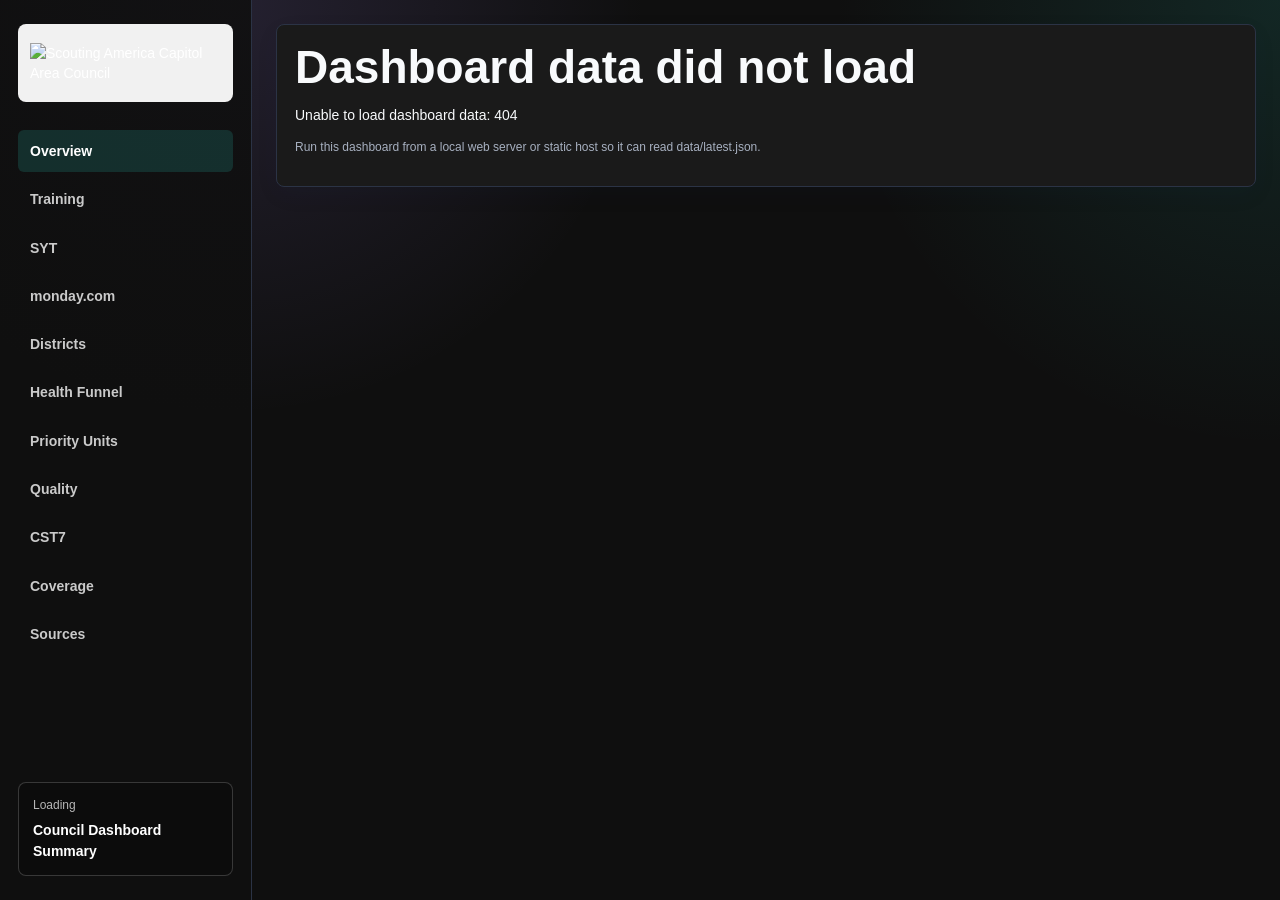
==== council-dashboard-summary.html @ c5bfb799 "Add Council Dashboard Summary page" ====
<!doctype html>
<html lang="en">
<head>
  <meta charset="utf-8">
  <meta name="viewport" content="width=device-width, initial-scale=1">
  <title>Council Dashboard Summary</title>
  <link rel="stylesheet" href="membership-dashboard.css">
</head>
<body>
  <div class="app-shell">
    <aside class="sidebar" aria-label="Membership dashboard navigation">
      <div class="brand">
        <img src="assets/cac-logo.png?v=20260625-brand" alt="Scouting America Capitol Area Council">
      </div>
      <nav>
        <a href="#overview" class="active">Overview</a>
        <a href="#training">Training</a>
        <a href="#syt">SYT</a>
        <a href="#monday">monday.com</a>
        <a href="#districts">Districts</a>
        <a href="#health">Health Funnel</a>
        <a href="#priority">Priority Units</a>
        <a href="#quality">Quality</a>
        <a href="#territory">CST7</a>
        <a href="#commissioners">Coverage</a>
        <a href="#sources">Sources</a>
      </nav>
      <div class="sidebar-note">
        <span id="generatedDate">Loading</span>
        <strong>Council Dashboard Summary</strong>
      </div>
    </aside>

    <main>
      <header id="overview" class="hero">
        <div>
          <p class="eyebrow">Capitol Area Council (CAC)</p>
          <h1>Council Dashboard Summary</h1>
          <p class="lede">A web-first council view for youth, units, district health, training, SYT, and assignment coverage.</p>
        </div>
        <div class="hero-actions" aria-label="Dashboard controls">
          <label class="control">
            <span>District</span>
            <select id="districtSelect"></select>
          </label>
          <label class="control search">
            <span>Search</span>
            <input id="searchInput" type="search" placeholder="District, unit, commissioner">
          </label>
        </div>
      </header>

      <section class="kpi-grid" id="kpiGrid" aria-label="Council metrics"></section>

      <section class="focus-grid">
        <section id="training" class="panel focus-panel" aria-labelledby="trainingTitle">
          <div class="panel-head compact">
            <div>
              <p class="section-kicker">Training</p>
              <h2 id="trainingTitle">All-Scouter Training</h2>
            </div>
            <span class="count-pill" id="trainingStatus"></span>
          </div>
          <div id="trainingPanel"></div>
        </section>

        <section id="syt" class="panel focus-panel" aria-labelledby="sytTitle">
          <div class="panel-head compact">
            <div>
              <p class="section-kicker">SYT</p>
              <h2 id="sytTitle">Safeguarding Youth Training</h2>
            </div>
            <span class="count-pill" id="sytStatus"></span>
          </div>
          <div id="sytPanel"></div>
        </section>
      </section>

      <section id="monday" class="panel monday-panel" aria-labelledby="mondayTitle">
        <div class="panel-head">
          <div>
            <p class="section-kicker">Monday.com operating view</p>
            <h2 id="mondayTitle">Prospects, Renewals, and Schools</h2>
          </div>
          <span class="source-line" id="mondayUpdated"></span>
        </div>
        <div class="monday-summary" id="mondaySummary"></div>
        <div class="monday-grid">
          <section class="monday-card" aria-labelledby="prospectTitle">
            <div class="monday-card-head">
              <h3 id="prospectTitle">Hot Prospects</h3>
              <a id="prospectLink" href="#" target="_blank" rel="noreferrer">Open board</a>
            </div>
            <div id="mondayProspects"></div>
          </section>
          <section class="monday-card" aria-labelledby="renewalTitle">
            <div class="monday-card-head">
              <h3 id="renewalTitle">2026 Unit Renewal</h3>
              <a id="renewalLink" href="#" target="_blank" rel="noreferrer">Open board</a>
            </div>
            <div id="mondayRenewals"></div>
          </section>
          <section class="monday-card" aria-labelledby="schoolTitle">
            <div class="monday-card-head">
              <h3 id="schoolTitle">Schools</h3>
              <a id="schoolLink" href="#" target="_blank" rel="noreferrer">Open board</a>
            </div>
            <div id="mondaySchools"></div>
          </section>
        </div>
      </section>

      <section class="dashboard-grid">
        <section class="panel wide" aria-labelledby="districtChartTitle">
          <div class="panel-head">
            <div>
              <p class="section-kicker">Membership intelligence</p>
              <h2 id="districtChartTitle">District Membership and Unit Health</h2>
            </div>
            <div class="segmented" role="group" aria-label="Chart metric">
              <button class="active" data-chart-metric="members">Youth</button>
              <button data-chart-metric="at_risk_rate">At Risk</button>
              <button data-chart-metric="assigned_pct">Assigned</button>
              <button data-chart-metric="training_pct">Training</button>
            </div>
          </div>
          <div class="chart-list" id="districtChart"></div>
        </section>

        <section class="panel" aria-labelledby="readTitle">
          <div class="panel-head compact">
            <div>
              <p class="section-kicker">Today&apos;s read</p>
              <h2 id="readTitle">Signals to Watch</h2>
            </div>
          </div>
          <div class="signal-list" id="signals"></div>
        </section>
      </section>

      <section id="districts" class="panel table-panel" aria-labelledby="districtTableTitle">
        <div class="panel-head">
          <div>
            <p class="section-kicker">District scorecard</p>
            <h2 id="districtTableTitle">Operational Detail</h2>
          </div>
          <select id="statusSelect" aria-label="Filter status">
            <option value="">All statuses</option>
            <option value="Needs Attention">Needs Attention</option>
            <option value="Monitor">Monitor</option>
            <option value="On Track">On Track</option>
          </select>
        </div>
        <div class="table-wrap">
          <table>
            <thead>
              <tr>
                <th>District</th>
                <th>Status</th>
                <th class="num">Youth</th>
                <th class="num">YoY</th>
                <th class="num">Avg Metric</th>
                <th class="num">At Risk</th>
                <th class="num">Assigned</th>
                <th class="num">SYT</th>
                <th class="num">Training</th>
                <th>Commissioner</th>
              </tr>
            </thead>
            <tbody id="districtRows"></tbody>
          </table>
        </div>
      </section>

      <section id="health" class="dashboard-grid">
        <section class="panel wide" aria-labelledby="healthTitle">
          <div class="panel-head">
            <div>
              <p class="section-kicker">Funnel and cohort insights</p>
              <h2 id="healthTitle">Unit Health Funnel</h2>
            </div>
          </div>
          <div class="funnel" id="healthFunnel"></div>
        </section>

        <section id="quality" class="panel" aria-labelledby="qualityTitle">
          <div class="panel-head compact">
            <div>
              <p class="section-kicker">Anomaly and quality checks</p>
              <h2 id="qualityTitle">Exceptions</h2>
            </div>
          </div>
          <div class="quality-list" id="qualityChecks"></div>
        </section>
      </section>

      <section class="dashboard-grid">
        <section id="priority" class="panel wide table-panel" aria-labelledby="priorityTitle">
          <div class="panel-head">
            <div>
              <p class="section-kicker">Unit follow-up</p>
              <h2 id="priorityTitle">Priority Units</h2>
            </div>
            <span class="count-pill" id="priorityCount"></span>
          </div>
          <div class="table-wrap short">
            <table>
              <thead>
                <tr>
                  <th>District</th>
                  <th>Unit</th>
                  <th class="num">Metric</th>
                  <th class="num">Youth</th>
                  <th>Commissioners</th>
                  <th>PIN</th>
                </tr>
              </thead>
              <tbody id="priorityRows"></tbody>
            </table>
          </div>
        </section>

        <section id="commissioners" class="panel" aria-labelledby="commissionerTitle">
          <div class="panel-head compact">
            <div>
              <p class="section-kicker">Coverage support</p>
              <h2 id="commissionerTitle">Coverage Snapshot</h2>
            </div>
          </div>
          <div class="coverage" id="coverage"></div>
        </section>
      </section>

      <section class="panel table-panel" aria-labelledby="commissionerRosterTitle">
        <div class="panel-head">
          <div>
            <p class="section-kicker">Coverage roster</p>
            <h2 id="commissionerRosterTitle">Assignments and Training</h2>
          </div>
          <span class="count-pill" id="commissionerCount"></span>
        </div>
        <div class="table-wrap short">
          <table>
            <thead>
              <tr>
                <th>District</th>
                <th>Name</th>
                <th>Position</th>
                <th>Trained</th>
                <th>SYT</th>
                <th>Assigned Units</th>
                <th>Unit Health</th>
              </tr>
            </thead>
            <tbody id="commissionerRows"></tbody>
          </table>
        </div>
      </section>

      <section id="territory" class="panel" aria-labelledby="territoryTitle">
        <div class="panel-head">
          <div>
            <p class="section-kicker">Service Territory 07</p>
            <h2 id="territoryTitle">Council Comparison</h2>
          </div>
        </div>
        <div class="territory-grid" id="territoryGrid"></div>
      </section>

      <section id="sources" class="panel" aria-labelledby="sourcesTitle">
        <div class="panel-head compact">
          <div>
            <p class="section-kicker">Sources</p>
            <h2 id="sourcesTitle">Dashboard Source Workbooks</h2>
          </div>
        </div>
        <div class="source-grid">
          <article class="source-card">
            <strong>Detailed Council Dashboard</strong>
            <p>Live workbook source for the council dashboard.</p>
            <a href="https://1drv.ms/x/c/da89e4b29f338fb5/EYU-672WoZtHkyWzWB6vFqEBjckPXkYjo6sFkspf9YIjfg?e=POdShQ" target="_blank" rel="noreferrer">Open Detailed Council Dashboard</a>
          </article>
          <article class="source-card">
            <strong>Council Service Territory Comparison Data</strong>
            <p>Live workbook source for the CST comparison panel.</p>
            <a href="https://1drv.ms/x/c/da89e4b29f338fb5/Eb1mFJDjNkxBsVfGsmdK-SwB9sDiPo_CuwElSJURTuamqw?e=9htRE3" target="_blank" rel="noreferrer">Open Council Service Territory Comparison Data</a>
          </article>
          <article class="source-card">
            <strong>monday.com Detailed Data</strong>
            <p>For monday.com access to detailed data please contact Bill Kohl.</p>
          </article>
        </div>
      </section>

    </main>
  </div>

  <script src="membership-dashboard.js"></script>
</body>
</html>
---- membership-dashboard.css ----
:root {
  color-scheme: dark;
  --blue-900: #dbeafe;
  --blue-700: #7dd3fc;
  --blue-500: #38bdf8;
  --cyan: #2dd4bf;
  --purple: #a78bfa;
  --orange: #f5a623;
  --red: #fb7185;
  --green: #34d399;
  --ink: #f8fafc;
  --muted: #a7b0c0;
  --line: #2b3345;
  --soft: #0f0f0f;
  --panel: #1a1a1a;
  --panel-2: #20222a;
  --shadow: 0 18px 42px rgba(0, 0, 0, .34);
}

* { box-sizing: border-box; }

html { scroll-behavior: smooth; }

body {
  margin: 0;
  background:
    radial-gradient(circle at top right, rgba(45, 212, 191, .12), transparent 28rem),
    radial-gradient(circle at 18% 0, rgba(167, 139, 250, .14), transparent 26rem),
    var(--soft);
  color: var(--ink);
  font-family: Aptos, "Segoe UI", -apple-system, BlinkMacSystemFont, sans-serif;
  font-size: 14px;
  line-height: 1.45;
}

button, input, select {
  font: inherit;
}

.app-shell {
  min-height: 100vh;
  display: grid;
  grid-template-columns: 252px minmax(0, 1fr);
}

.sidebar {
  position: sticky;
  top: 0;
  height: 100vh;
  display: flex;
  flex-direction: column;
  gap: 28px;
  padding: 24px 18px;
  color: #fff;
  background:
    linear-gradient(rgba(15, 15, 15, .88), rgba(15, 15, 15, .96)),
    url("assets/topo-panel.png?v=20260625-brand") center / cover;
  border-right: 1px solid var(--line);
}

.brand {
  min-height: 78px;
  display: flex;
  align-items: center;
  padding: 12px;
  background: rgba(255, 255, 255, .94);
  border-radius: 8px;
}

.brand img {
  width: 100%;
  height: auto;
  display: block;
}

nav {
  display: grid;
  gap: 6px;
}

nav a {
  color: rgba(255, 255, 255, .78);
  text-decoration: none;
  border-radius: 6px;
  padding: 11px 12px;
  font-weight: 650;
}

nav a:hover,
nav a.active {
  color: #fff;
  background: rgba(45, 212, 191, .16);
}

.sidebar-note {
  margin-top: auto;
  display: grid;
  gap: 6px;
  padding: 14px;
  border: 1px solid rgba(255, 255, 255, .18);
  border-radius: 8px;
  background: rgba(0, 0, 0, .16);
}

.sidebar-note span {
  color: rgba(255, 255, 255, .7);
  font-size: 12px;
}

main {
  min-width: 0;
  padding: 24px;
}

.hero {
  display: flex;
  justify-content: space-between;
  gap: 28px;
  align-items: end;
  padding: 30px;
  min-height: 220px;
  color: #fff;
  background:
    linear-gradient(120deg, rgba(26, 26, 26, .96), rgba(31, 35, 54, .92) 54%, rgba(45, 212, 191, .32)),
    url("assets/topo-panel.png?v=20260625-brand") right center / auto 100%;
  border-radius: 8px;
  box-shadow: var(--shadow);
}

.eyebrow,
.section-kicker {
  margin: 0 0 8px;
  color: var(--cyan);
  font-size: 12px;
  font-weight: 800;
  letter-spacing: 0;
  text-transform: uppercase;
}

.hero .eyebrow {
  color: #9ff2ec;
}

h1, h2, p {
  margin-top: 0;
}

h1 {
  margin-bottom: 12px;
  max-width: 720px;
  font-size: 46px;
  line-height: 1.08;
  font-weight: 650;
  letter-spacing: 0;
}

h2 {
  margin-bottom: 0;
  font-size: 20px;
  line-height: 1.2;
}

.lede {
  margin-bottom: 0;
  max-width: 680px;
  color: rgba(255, 255, 255, .82);
  font-size: 16px;
}

.hero-actions {
  width: min(460px, 100%);
  display: grid;
  grid-template-columns: 1fr;
  gap: 10px;
}

.control {
  display: grid;
  gap: 5px;
  color: rgba(255, 255, 255, .78);
  font-size: 12px;
  font-weight: 700;
}

select,
input {
  min-width: 0;
  height: 42px;
  border: 1px solid var(--line);
  border-radius: 6px;
  padding: 0 12px;
  color: var(--ink);
  background: #101218;
}

.kpi-grid {
  display: grid;
  grid-template-columns: repeat(6, minmax(132px, 1fr));
  gap: 14px;
  margin: 16px 0;
}

.kpi,
.panel {
  background: var(--panel);
  border: 1px solid var(--line);
  border-radius: 8px;
  box-shadow: 0 8px 24px rgba(8, 43, 97, .05);
}

.kpi {
  min-height: 128px;
  padding: 16px;
  display: grid;
  align-content: space-between;
  border-top: 4px solid var(--blue-500);
  background: linear-gradient(180deg, #20222a, #18191f);
}

.kpi.danger { border-top-color: var(--red); }
.kpi.warning { border-top-color: var(--orange); }
.kpi.good { border-top-color: var(--green); }
.kpi.teal { border-top-color: var(--cyan); }

.kpi-label {
  color: var(--muted);
  font-size: 11px;
  font-weight: 800;
  text-transform: uppercase;
}

.kpi-value {
  margin: 8px 0 3px;
  color: var(--ink);
  font-size: 29px;
  line-height: 1;
  font-weight: 680;
  font-variant-numeric: tabular-nums;
}

.kpi-sub {
  color: var(--muted);
  font-size: 12px;
}

.dashboard-grid {
  display: grid;
  grid-template-columns: minmax(0, 1.35fr) minmax(320px, .65fr);
  gap: 16px;
  align-items: start;
}

.focus-grid {
  display: grid;
  grid-template-columns: repeat(2, minmax(0, 1fr));
  gap: 16px;
}

.panel {
  margin-bottom: 16px;
  padding: 18px;
  overflow: hidden;
}

.panel-head {
  display: flex;
  justify-content: space-between;
  gap: 16px;
  align-items: center;
  margin-bottom: 16px;
}

.panel-head.compact {
  margin-bottom: 12px;
}

.segmented {
  display: inline-flex;
  gap: 4px;
  padding: 4px;
  border: 1px solid var(--line);
  border-radius: 8px;
  background: #101218;
}

.segmented button {
  height: 32px;
  border: 0;
  border-radius: 6px;
  padding: 0 11px;
  color: var(--muted);
  background: transparent;
  cursor: pointer;
}

.segmented button.active {
  color: #0f0f0f;
  background: var(--cyan);
}

.chart-list {
  display: grid;
  gap: 9px;
}

.bar-row {
  display: grid;
  grid-template-columns: minmax(132px, 220px) minmax(120px, 1fr) 82px;
  gap: 12px;
  align-items: center;
}

.bar-label {
  min-width: 0;
  font-weight: 700;
}

.bar-label span {
  display: block;
  color: var(--muted);
  font-size: 12px;
  font-weight: 500;
}

.meter {
  height: 14px;
  overflow: hidden;
  border-radius: 999px;
  background: #2b3345;
}

.meter-fill {
  height: 100%;
  min-width: 2px;
  border-radius: inherit;
  background: linear-gradient(90deg, var(--purple), var(--cyan));
}

.meter-fill.risk {
  background: linear-gradient(90deg, var(--orange), var(--red));
}

.meter-fill.good {
  background: linear-gradient(90deg, #22c55e, var(--green));
}

.focus-panel {
  min-height: 260px;
}

.focus-metric {
  display: flex;
  align-items: end;
  gap: 12px;
  margin-bottom: 16px;
}

.focus-metric strong {
  color: var(--ink);
  font-size: 44px;
  line-height: 1;
  font-weight: 780;
  font-variant-numeric: tabular-nums;
}

.focus-metric span {
  color: var(--muted);
  padding-bottom: 5px;
}

.focus-bars {
  display: grid;
  gap: 10px;
}

.focus-row {
  display: grid;
  grid-template-columns: minmax(110px, 160px) minmax(120px, 1fr) 62px;
  gap: 10px;
  align-items: center;
}

.focus-row span {
  min-width: 0;
  color: var(--ink);
  font-weight: 700;
}

.focus-row strong {
  color: var(--muted);
  text-align: right;
  font-variant-numeric: tabular-nums;
}

.bar-value,
.num {
  text-align: right;
  font-variant-numeric: tabular-nums;
}

.signal-list,
.coverage,
.territory-grid,
.source-grid {
  display: grid;
  gap: 10px;
}

.signal,
.coverage-item,
.territory-card,
.source-card,
.quality-item,
.funnel-step {
  border: 1px solid var(--line);
  border-radius: 8px;
  padding: 13px;
  background: var(--panel-2);
}

.signal strong,
.coverage-item strong,
.territory-card strong,
.source-card strong,
.funnel-step strong {
  display: block;
  margin-bottom: 4px;
  color: var(--ink);
  font-size: 15px;
}

.signal p,
.coverage-item p,
.territory-card p,
.source-card p,
.funnel-step p,
.quality-item p {
  margin: 0;
  color: var(--muted);
}

.table-wrap {
  max-height: 560px;
  overflow: auto;
  border: 1px solid var(--line);
  border-radius: 8px;
}

.table-wrap.short {
  max-height: 420px;
}

table {
  width: 100%;
  border-collapse: collapse;
  min-width: 980px;
}

th, td {
  padding: 10px 11px;
  border-bottom: 1px solid var(--line);
  text-align: left;
  vertical-align: middle;
}

th {
  position: sticky;
  top: 0;
  z-index: 1;
  color: #fff;
  background: #111827;
  font-size: 12px;
  font-weight: 750;
}

tbody tr:hover {
  background: rgba(45, 212, 191, .08);
}

.subtle {
  color: var(--muted);
  font-size: 12px;
}

.status,
.count-pill {
  display: inline-flex;
  align-items: center;
  justify-content: center;
  min-height: 25px;
  border-radius: 999px;
  padding: 3px 9px;
  font-size: 12px;
  font-weight: 800;
  white-space: nowrap;
}

.status.good {
  color: var(--green);
  background: rgba(52, 211, 153, .13);
}

.status.warn {
  color: #fbbf24;
  background: rgba(245, 166, 35, .13);
}

.status.bad {
  color: var(--red);
  background: rgba(251, 113, 133, .13);
}

.count-pill {
  color: var(--cyan);
  background: rgba(45, 212, 191, .12);
}

.funnel {
  display: grid;
  gap: 10px;
}

.funnel-step {
  display: grid;
  grid-template-columns: minmax(180px, 1fr) 92px minmax(160px, 1.3fr) 72px;
  gap: 14px;
  align-items: center;
}

.funnel-value {
  color: var(--ink);
  font-size: 24px;
  font-weight: 760;
  text-align: right;
  font-variant-numeric: tabular-nums;
}

.funnel-bar {
  height: 18px;
  border-radius: 999px;
  overflow: hidden;
  background: #2b3345;
}

.funnel-bar span {
  display: block;
  height: 100%;
  border-radius: inherit;
  background: linear-gradient(90deg, var(--purple), var(--cyan));
}

.funnel-bar span.good {
  background: linear-gradient(90deg, #22c55e, var(--green));
}

.funnel-bar span.risk {
  background: linear-gradient(90deg, var(--orange), var(--red));
}

.quality-list {
  display: grid;
  grid-template-columns: repeat(2, minmax(0, 1fr));
  gap: 10px;
}

.quality-item span {
  color: var(--muted);
  font-size: 12px;
  font-weight: 800;
  text-transform: uppercase;
}

.quality-item strong {
  display: block;
  margin: 4px 0;
  color: var(--ink);
  font-size: 28px;
  line-height: 1;
}

.monday-panel {
  background: linear-gradient(180deg, #20222a, #17181e);
}

.monday-summary {
  display: grid;
  grid-template-columns: repeat(5, minmax(0, 1fr));
  gap: 10px;
  margin-bottom: 14px;
}

.monday-grid {
  display: grid;
  grid-template-columns: repeat(3, minmax(0, 1fr));
  gap: 14px;
}

.monday-stat,
.monday-card {
  border: 1px solid var(--line);
  border-radius: 8px;
  background: rgba(15, 18, 24, .72);
}

.monday-stat {
  min-height: 116px;
  padding: 13px;
}

.monday-stat span {
  display: block;
  color: var(--muted);
  font-size: 11px;
  font-weight: 800;
  text-transform: uppercase;
}

.monday-stat strong {
  display: block;
  margin: 8px 0 4px;
  color: var(--ink);
  font-size: 28px;
  line-height: 1;
  font-weight: 760;
  font-variant-numeric: tabular-nums;
}

.monday-stat p {
  margin: 0;
  color: var(--muted);
  font-size: 12px;
}

.monday-card {
  min-height: 300px;
  padding: 14px;
}

.monday-card-head {
  display: flex;
  justify-content: space-between;
  gap: 12px;
  align-items: center;
  margin-bottom: 14px;
}

.monday-card h3 {
  margin: 0;
  color: var(--ink);
  font-size: 16px;
}

.monday-card a {
  color: var(--cyan);
  font-size: 12px;
  font-weight: 800;
  text-decoration: none;
  white-space: nowrap;
}

.monday-row {
  display: grid;
  grid-template-columns: minmax(92px, 140px) minmax(86px, 1fr) 44px;
  gap: 9px;
  align-items: center;
  margin-bottom: 9px;
}

.monday-row span {
  min-width: 0;
  color: var(--ink);
  font-size: 12px;
  font-weight: 700;
}

.monday-row strong {
  color: var(--muted);
  font-size: 12px;
  text-align: right;
  font-variant-numeric: tabular-nums;
}

.mini-meter {
  min-width: 92px;
  display: grid;
  gap: 4px;
}

.mini-meter .meter {
  height: 8px;
}

.territory-grid {
  grid-template-columns: repeat(4, minmax(0, 1fr));
}

.territory-card,
.source-card {
  min-height: 126px;
}

.source-grid {
  grid-template-columns: repeat(2, minmax(0, 1fr));
}

.source-grid.single {
  grid-template-columns: minmax(0, 1fr);
}

.source-card a {
  display: inline-flex;
  width: fit-content;
  margin-top: 10px;
  color: var(--cyan);
  font-weight: 800;
  text-decoration: none;
}

.source-card a:hover {
  text-decoration: underline;
}

.source-line {
  color: var(--muted);
  font-size: 12px;
}

@media (max-width: 1180px) {
  .app-shell {
    grid-template-columns: 1fr;
  }

  .sidebar {
    position: static;
    height: auto;
    flex-direction: row;
    align-items: center;
    padding: 14px;
  }

  .brand {
    width: 220px;
    min-height: 62px;
  }

  nav {
    grid-auto-flow: column;
    overflow-x: auto;
  }

  .sidebar-note {
    display: none;
  }

  .kpi-grid {
    grid-template-columns: repeat(3, minmax(150px, 1fr));
  }

  .dashboard-grid,
  .focus-grid,
  .territory-grid,
  .source-grid,
  .monday-summary,
  .monday-grid {
    grid-template-columns: 1fr;
  }
}

@media (max-width: 760px) {
  main {
    padding: 14px;
  }

  .sidebar {
    display: block;
  }

  .brand {
    width: 100%;
    margin-bottom: 10px;
  }

  nav {
    display: flex;
  }

  .hero {
    display: grid;
    padding: 22px;
  }

  h1 {
    font-size: 34px;
  }

  .kpi-grid {
    grid-template-columns: repeat(2, minmax(0, 1fr));
  }

  .panel-head {
    align-items: stretch;
    flex-direction: column;
  }

  .segmented {
    overflow-x: auto;
  }

  .bar-row {
    grid-template-columns: 1fr;
    gap: 6px;
  }

  .funnel-step,
  .focus-row,
  .monday-row,
  .quality-list {
    grid-template-columns: 1fr;
  }

  .bar-value {
    text-align: left;
  }
}
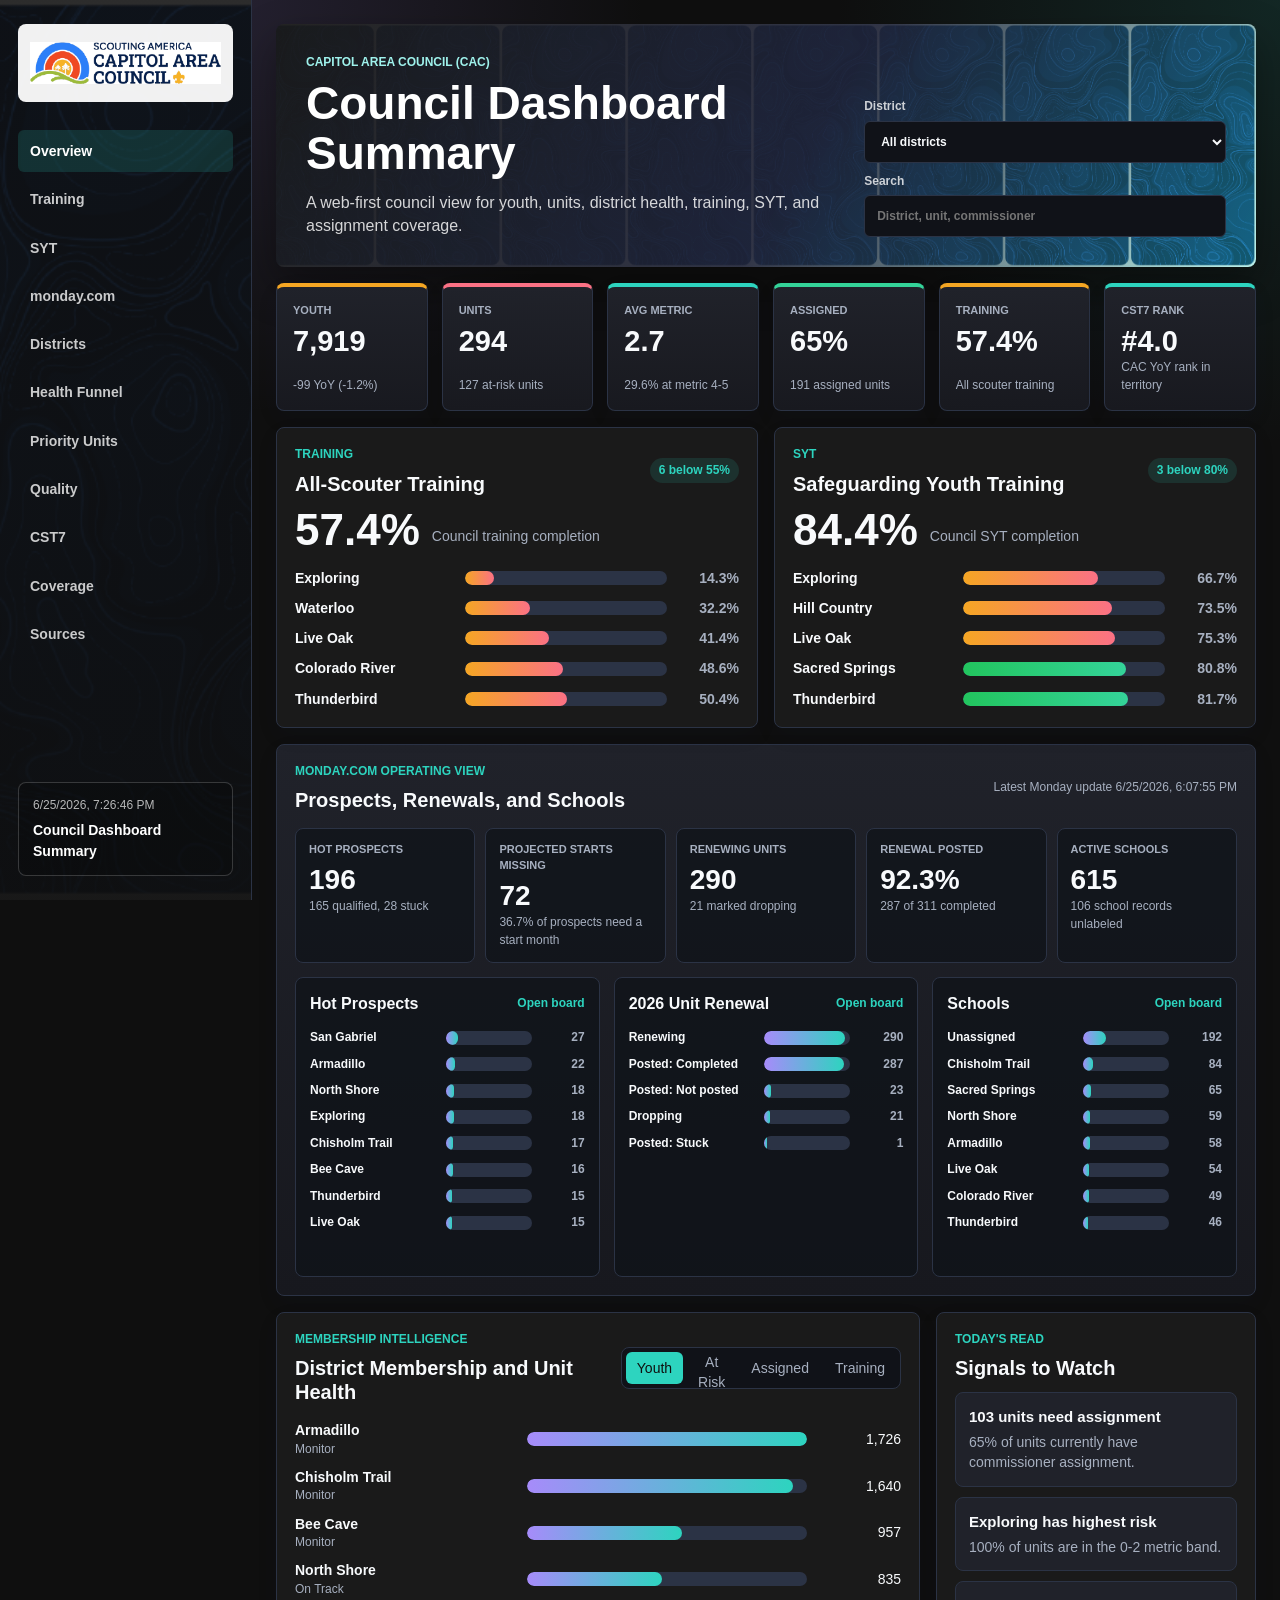
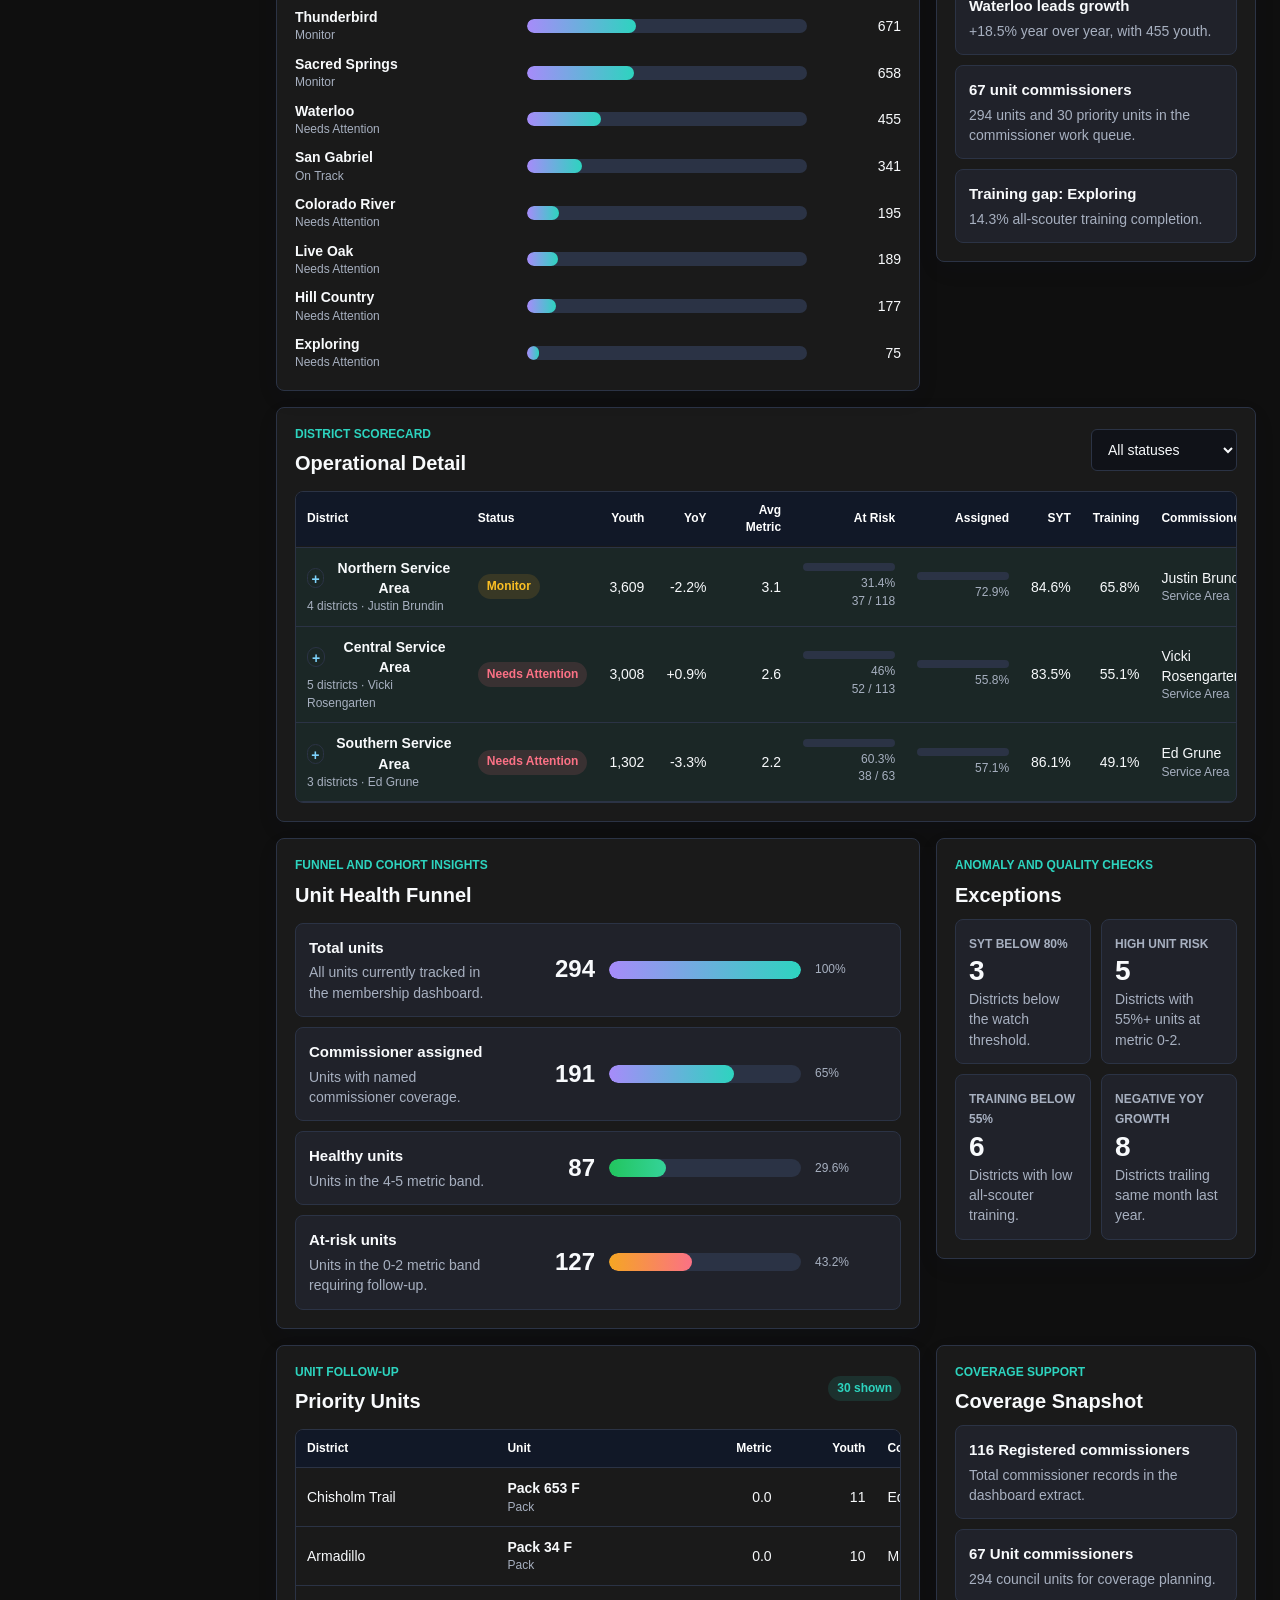
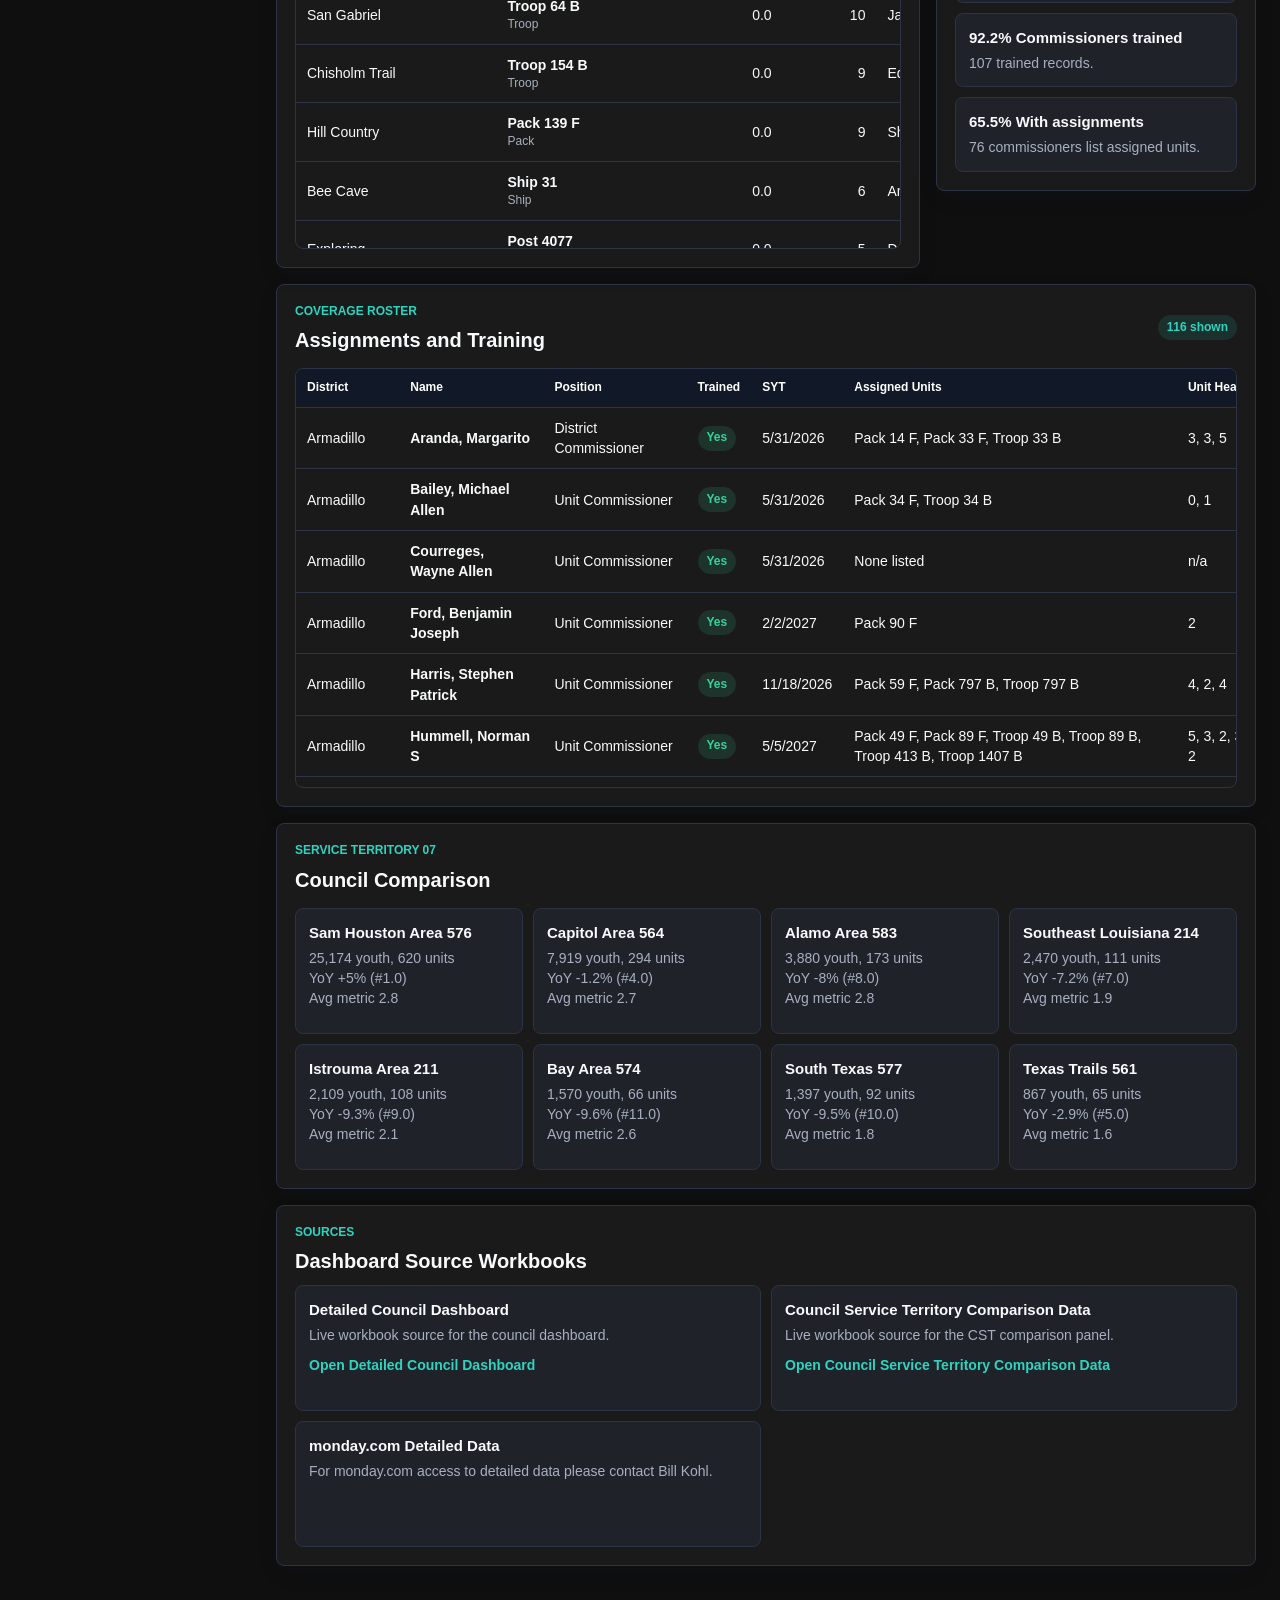
==== commit 001e5d17: "Add service area hierarchy to commissioner dashboard" ====
--- a/council-dashboard-summary.html
+++ b/council-dashboard-summary.html
@@ -4,7 +4,7 @@
   <meta charset="utf-8">
   <meta name="viewport" content="width=device-width, initial-scale=1">
   <title>Council Dashboard Summary</title>
-  <link rel="stylesheet" href="membership-dashboard.css">
+  <link rel="stylesheet" href="membership-dashboard.css?v=20260701-service-area-hierarchy">
 </head>
 <body>
   <div class="app-shell">
@@ -295,6 +295,6 @@
     </main>
   </div>
 
-  <script src="membership-dashboard.js"></script>
+  <script src="membership-dashboard.js?v=20260701-service-area-hierarchy"></script>
 </body>
 </html>
--- a/membership-dashboard.css
+++ b/membership-dashboard.css
@@ -477,6 +477,37 @@
   background: rgba(45, 212, 191, .08);
 }
 
+.service-area-row {
+  background: rgba(45, 212, 191, .07);
+}
+
+.service-area-row td {
+  border-top: 1px solid var(--line);
+  border-bottom: 1px solid var(--line);
+}
+
+.service-toggle {
+  display: inline-flex;
+  align-items: center;
+  gap: 8px;
+  border: 0;
+  padding: 0;
+  color: var(--ink);
+  background: transparent;
+  cursor: pointer;
+}
+
+.service-toggle .disclosure {
+  width: 20px;
+  height: 20px;
+  display: inline-grid;
+  place-items: center;
+  border: 1px solid var(--line);
+  border-radius: 999px;
+  color: var(--blue-700);
+  font-weight: 800;
+}
+
 .subtle {
   color: var(--muted);
   font-size: 12px;
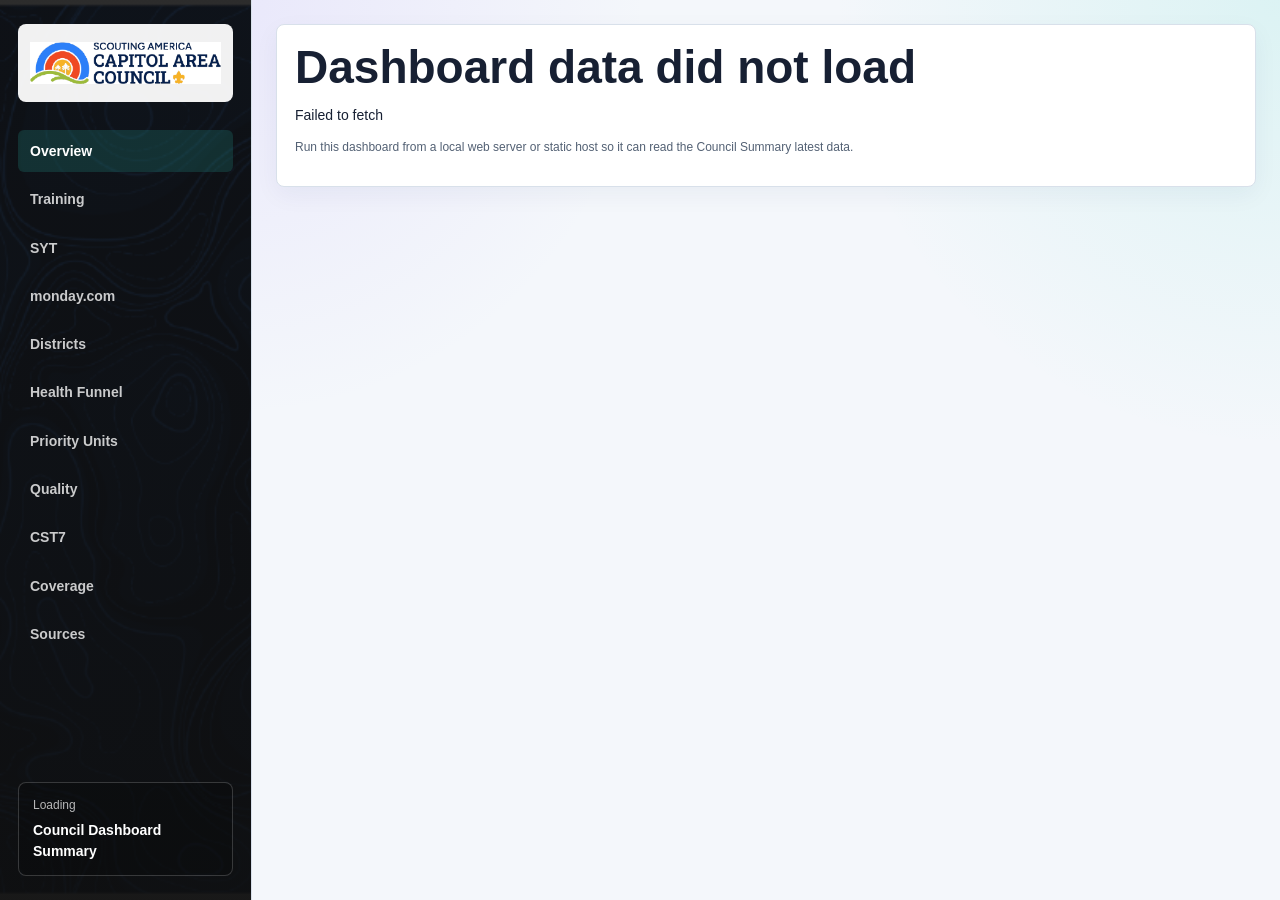
==== commit f8b3dad3: "Point commissioner dashboard to council summary" ====
--- a/council-dashboard-summary.html
+++ b/council-dashboard-summary.html
@@ -3,8 +3,11 @@
 <head>
   <meta charset="utf-8">
   <meta name="viewport" content="width=device-width, initial-scale=1">
+  <meta name="color-scheme" content="light dark">
   <title>Council Dashboard Summary</title>
-  <link rel="stylesheet" href="membership-dashboard.css?v=20260701-service-area-hierarchy">
+  <link rel="icon" type="image/png" href="assets/favicon.png?v=20260628-mark">
+  <link rel="apple-touch-icon" href="assets/apple-touch-icon.png?v=20260628-mark">
+  <link rel="stylesheet" href="membership-dashboard.css?v=20260628-responsive">
 </head>
 <body>
   <div class="app-shell">
@@ -35,7 +38,7 @@
       <header id="overview" class="hero">
         <div>
           <p class="eyebrow">Capitol Area Council (CAC)</p>
-          <h1>Council Dashboard Summary</h1>
+          <h1>Council Dashboard Summary <span class="title-data-date" id="titleDataDate"></span></h1>
           <p class="lede">A web-first council view for youth, units, district health, training, SYT, and assignment coverage.</p>
         </div>
         <div class="hero-actions" aria-label="Dashboard controls">
@@ -59,7 +62,10 @@
               <p class="section-kicker">Training</p>
               <h2 id="trainingTitle">All-Scouter Training</h2>
             </div>
-            <span class="count-pill" id="trainingStatus"></span>
+            <div class="panel-actions">
+              <a class="detail-link" href="training.html?from=commissioner">More info</a>
+              <span class="count-pill" id="trainingStatus"></span>
+            </div>
           </div>
           <div id="trainingPanel"></div>
         </section>
@@ -70,7 +76,10 @@
               <p class="section-kicker">SYT</p>
               <h2 id="sytTitle">Safeguarding Youth Training</h2>
             </div>
-            <span class="count-pill" id="sytStatus"></span>
+            <div class="panel-actions">
+              <a class="detail-link" href="syt.html?from=commissioner">More info</a>
+              <span class="count-pill" id="sytStatus"></span>
+            </div>
           </div>
           <div id="sytPanel"></div>
         </section>
@@ -144,12 +153,15 @@
             <p class="section-kicker">District scorecard</p>
             <h2 id="districtTableTitle">Operational Detail</h2>
           </div>
-          <select id="statusSelect" aria-label="Filter status">
-            <option value="">All statuses</option>
-            <option value="Needs Attention">Needs Attention</option>
-            <option value="Monitor">Monitor</option>
-            <option value="On Track">On Track</option>
-          </select>
+          <div class="panel-actions">
+            <a class="detail-link" href="unit-metrics.html?from=commissioner">More info</a>
+            <select id="statusSelect" aria-label="Filter status">
+              <option value="">All statuses</option>
+              <option value="Needs Attention">Needs Attention</option>
+              <option value="Monitor">Monitor</option>
+              <option value="On Track">On Track</option>
+            </select>
+          </div>
         </div>
         <div class="table-wrap">
           <table>
@@ -235,7 +247,7 @@
         <div class="panel-head">
           <div>
             <p class="section-kicker">Coverage roster</p>
-            <h2 id="commissionerRosterTitle">Assignments and Training</h2>
+            <h2 id="commissionerRosterTitle">Commissioner Coverage Roster</h2>
           </div>
           <span class="count-pill" id="commissionerCount"></span>
         </div>
@@ -264,7 +276,7 @@
             <h2 id="territoryTitle">Council Comparison</h2>
           </div>
         </div>
-        <div class="territory-grid" id="territoryGrid"></div>
+        <div class="table-wrap territory-table" id="territoryGrid"></div>
       </section>
 
       <section id="sources" class="panel" aria-labelledby="sourcesTitle">
@@ -295,6 +307,6 @@
     </main>
   </div>
 
-  <script src="membership-dashboard.js?v=20260701-service-area-hierarchy"></script>
+  <script src="membership-dashboard.js"></script>
 </body>
 </html>
--- a/membership-dashboard.css
+++ b/membership-dashboard.css
@@ -1,5 +1,5 @@
 :root {
-  color-scheme: dark;
+  color-scheme: light dark;
   --blue-900: #dbeafe;
   --blue-700: #7dd3fc;
   --blue-500: #38bdf8;
@@ -14,7 +14,43 @@
   --soft: #0f0f0f;
   --panel: #1a1a1a;
   --panel-2: #20222a;
+  --control-bg: #101218;
+  --track: #2b3345;
+  --kpi-bg: linear-gradient(180deg, #20222a, #18191f);
+  --monday-panel-bg: linear-gradient(180deg, #20222a, #17181e);
+  --monday-card-bg: rgba(15, 18, 24, .72);
+  --table-head-bg: #111827;
+  --table-head-ink: #fff;
+  --row-hover: rgba(45, 212, 191, .08);
   --shadow: 0 18px 42px rgba(0, 0, 0, .34);
+}
+
+@media (prefers-color-scheme: light) {
+  :root {
+    --blue-900: #1e3a8a;
+    --blue-700: #0369a1;
+    --blue-500: #0284c7;
+    --cyan: #0f766e;
+    --purple: #7c3aed;
+    --orange: #b45309;
+    --red: #be123c;
+    --green: #047857;
+    --ink: #172033;
+    --muted: #536174;
+    --line: #d8e0ea;
+    --soft: #f4f7fb;
+    --panel: #ffffff;
+    --panel-2: #f8fbff;
+    --control-bg: #ffffff;
+    --track: #d9e4ef;
+    --kpi-bg: linear-gradient(180deg, #ffffff, #f8fbff);
+    --monday-panel-bg: linear-gradient(180deg, #ffffff, #f5f9fd);
+    --monday-card-bg: rgba(255, 255, 255, .82);
+    --table-head-bg: #edf4fb;
+    --table-head-ink: #172033;
+    --row-hover: rgba(15, 118, 110, .08);
+    --shadow: 0 18px 42px rgba(43, 56, 80, .12);
+  }
 }
 
 * { box-sizing: border-box; }
@@ -154,6 +190,15 @@
   letter-spacing: 0;
 }
 
+.title-data-date {
+  display: block;
+  margin-top: 8px;
+  color: rgba(255, 255, 255, .76);
+  font-size: 15px;
+  line-height: 1.3;
+  font-weight: 700;
+}
+
 h2 {
   margin-bottom: 0;
   font-size: 20px;
@@ -190,7 +235,7 @@
   border-radius: 6px;
   padding: 0 12px;
   color: var(--ink);
-  background: #101218;
+  background: var(--control-bg);
 }
 
 .kpi-grid {
@@ -214,7 +259,7 @@
   display: grid;
   align-content: space-between;
   border-top: 4px solid var(--blue-500);
-  background: linear-gradient(180deg, #20222a, #18191f);
+  background: var(--kpi-bg);
 }
 
 .kpi.danger { border-top-color: var(--red); }
@@ -274,13 +319,40 @@
   margin-bottom: 12px;
 }
 
+.panel-actions {
+  display: inline-flex;
+  align-items: center;
+  gap: 8px;
+  flex-wrap: wrap;
+  justify-content: flex-end;
+}
+
+.detail-link {
+  display: inline-flex;
+  align-items: center;
+  min-height: 30px;
+  border: 1px solid var(--line);
+  border-radius: 999px;
+  padding: 4px 10px;
+  color: var(--cyan);
+  background: var(--panel-2);
+  font-size: 12px;
+  font-weight: 800;
+  text-decoration: none;
+  white-space: nowrap;
+}
+
+.detail-link:hover {
+  text-decoration: underline;
+}
+
 .segmented {
   display: inline-flex;
   gap: 4px;
   padding: 4px;
   border: 1px solid var(--line);
   border-radius: 8px;
-  background: #101218;
+  background: var(--control-bg);
 }
 
 .segmented button {
@@ -326,7 +398,7 @@
   height: 14px;
   overflow: hidden;
   border-radius: 999px;
-  background: #2b3345;
+  background: var(--track);
 }
 
 .meter-fill {
@@ -467,45 +539,14 @@
   position: sticky;
   top: 0;
   z-index: 1;
-  color: #fff;
-  background: #111827;
+  color: var(--table-head-ink);
+  background: var(--table-head-bg);
   font-size: 12px;
   font-weight: 750;
 }
 
 tbody tr:hover {
-  background: rgba(45, 212, 191, .08);
-}
-
-.service-area-row {
-  background: rgba(45, 212, 191, .07);
-}
-
-.service-area-row td {
-  border-top: 1px solid var(--line);
-  border-bottom: 1px solid var(--line);
-}
-
-.service-toggle {
-  display: inline-flex;
-  align-items: center;
-  gap: 8px;
-  border: 0;
-  padding: 0;
-  color: var(--ink);
-  background: transparent;
-  cursor: pointer;
-}
-
-.service-toggle .disclosure {
-  width: 20px;
-  height: 20px;
-  display: inline-grid;
-  place-items: center;
-  border: 1px solid var(--line);
-  border-radius: 999px;
-  color: var(--blue-700);
-  font-weight: 800;
+  background: var(--row-hover);
 }
 
 .subtle {
@@ -570,7 +611,7 @@
   height: 18px;
   border-radius: 999px;
   overflow: hidden;
-  background: #2b3345;
+  background: var(--track);
 }
 
 .funnel-bar span {
@@ -610,7 +651,7 @@
 }
 
 .monday-panel {
-  background: linear-gradient(180deg, #20222a, #17181e);
+  background: var(--monday-panel-bg);
 }
 
 .monday-summary {
@@ -630,7 +671,7 @@
 .monday-card {
   border: 1px solid var(--line);
   border-radius: 8px;
-  background: rgba(15, 18, 24, .72);
+  background: var(--monday-card-bg);
 }
 
 .monday-stat {
@@ -725,6 +766,10 @@
   grid-template-columns: repeat(4, minmax(0, 1fr));
 }
 
+.territory-table table {
+  min-width: 720px;
+}
+
 .territory-card,
 .source-card {
   min-height: 126px;
@@ -756,6 +801,35 @@
   font-size: 12px;
 }
 
+.detail-hero {
+  min-height: 180px;
+}
+
+.detail-toolbar {
+  display: grid;
+  grid-template-columns: minmax(180px, 1fr) minmax(160px, .8fr) minmax(160px, .8fr) minmax(220px, 1.2fr);
+  gap: 12px;
+  margin: 16px 0;
+  padding: 14px;
+  border: 1px solid var(--line);
+  border-radius: 8px;
+  background: var(--panel);
+}
+
+.detail-table table {
+  min-width: 1160px;
+}
+
+.training-rollup table {
+  min-width: 900px;
+}
+
+.empty-state {
+  padding: 24px;
+  color: var(--muted);
+  text-align: center;
+}
+
 @media (max-width: 1180px) {
   .app-shell {
     grid-template-columns: 1fr;
@@ -767,16 +841,31 @@
     flex-direction: row;
     align-items: center;
     padding: 14px;
+    gap: 14px;
+    border-right: 0;
+    border-bottom: 1px solid var(--line);
   }
 
   .brand {
     width: 220px;
     min-height: 62px;
+    flex: 0 0 auto;
   }
 
   nav {
+    min-width: 0;
     grid-auto-flow: column;
     overflow-x: auto;
+    overscroll-behavior-inline: contain;
+    padding-bottom: 2px;
+    scrollbar-width: thin;
+  }
+
+  nav a {
+    min-height: 40px;
+    display: inline-flex;
+    align-items: center;
+    white-space: nowrap;
   }
 
   .sidebar-note {
@@ -792,49 +881,119 @@
   .territory-grid,
   .source-grid,
   .monday-summary,
-  .monday-grid {
+  .monday-grid,
+  .training-summary-grid,
+  .detail-toolbar {
     grid-template-columns: 1fr;
   }
+
+  .detail-toolbar {
+    min-width: 0;
+  }
 }
 
 @media (max-width: 760px) {
+  body {
+    overflow-x: hidden;
+  }
+
   main {
-    padding: 14px;
+    padding: 12px;
   }
 
   .sidebar {
-    display: block;
+    display: grid;
+    gap: 10px;
+    padding: 12px;
   }
 
   .brand {
-    width: 100%;
-    margin-bottom: 10px;
+    width: min(240px, 100%);
+    min-height: 58px;
+    margin-bottom: 0;
   }
 
   nav {
     display: flex;
+    gap: 6px;
+    margin-inline: -2px;
+    padding: 0 2px 4px;
+  }
+
+  nav a {
+    min-height: 42px;
+    padding: 9px 11px;
   }
 
   .hero {
     display: grid;
-    padding: 22px;
+    gap: 18px;
+    min-height: auto;
+    padding: 20px;
+    background-size: cover;
   }
 
   h1 {
-    font-size: 34px;
+    font-size: clamp(28px, 8vw, 34px);
+  }
+
+  h2 {
+    font-size: 18px;
+  }
+
+  .lede {
+    font-size: 14px;
+  }
+
+  .hero-actions {
+    width: 100%;
+  }
+
+  select,
+  input {
+    min-height: 44px;
   }
 
   .kpi-grid {
     grid-template-columns: repeat(2, minmax(0, 1fr));
+    gap: 10px;
+  }
+
+  .kpi {
+    min-height: 112px;
+    padding: 13px;
+  }
+
+  .kpi-value {
+    font-size: clamp(22px, 7vw, 28px);
+    overflow-wrap: anywhere;
+  }
+
+  .panel {
+    padding: 14px;
   }
 
   .panel-head {
     align-items: stretch;
     flex-direction: column;
+    gap: 10px;
+  }
+
+  .panel-actions {
+    justify-content: flex-start;
   }
 
   .segmented {
+    max-width: 100%;
     overflow-x: auto;
+    scrollbar-width: thin;
+  }
+
+  .segmented button,
+  .detail-link,
+  .status,
+  .count-pill {
+    min-height: 36px;
   }
 
   .bar-row {
@@ -845,11 +1004,76 @@
   .funnel-step,
   .focus-row,
   .monday-row,
-  .quality-list {
+  .quality-list,
+  .monday-card-head {
     grid-template-columns: 1fr;
   }
 
-  .bar-value {
+  .focus-metric {
+    display: grid;
+    gap: 4px;
+    align-items: start;
+  }
+
+  .focus-metric strong {
+    font-size: clamp(34px, 12vw, 42px);
+  }
+
+  .bar-value,
+  .num {
     text-align: left;
   }
-}
+
+  .table-wrap {
+    max-height: none;
+    overflow: auto;
+    -webkit-overflow-scrolling: touch;
+  }
+
+  table {
+    min-width: 760px;
+  }
+
+  .detail-table table,
+  .monday-detail-table table,
+  .membership-detail-table table {
+    min-width: 880px;
+  }
+
+  .training-rollup table,
+  .tay-table table {
+    min-width: 720px;
+  }
+
+  th,
+  td {
+    padding: 9px 10px;
+  }
+
+  .detail-toolbar,
+  .monday-detail-toolbar {
+    display: grid;
+    grid-template-columns: 1fr;
+    min-width: 0;
+    padding: 12px;
+  }
+}
+
+@media (max-width: 480px) {
+  main {
+    padding: 10px;
+  }
+
+  .hero {
+    padding: 18px;
+  }
+
+  .kpi-grid {
+    grid-template-columns: 1fr;
+  }
+
+  .source-grid,
+  .monday-summary {
+    grid-template-columns: 1fr;
+  }
+}
